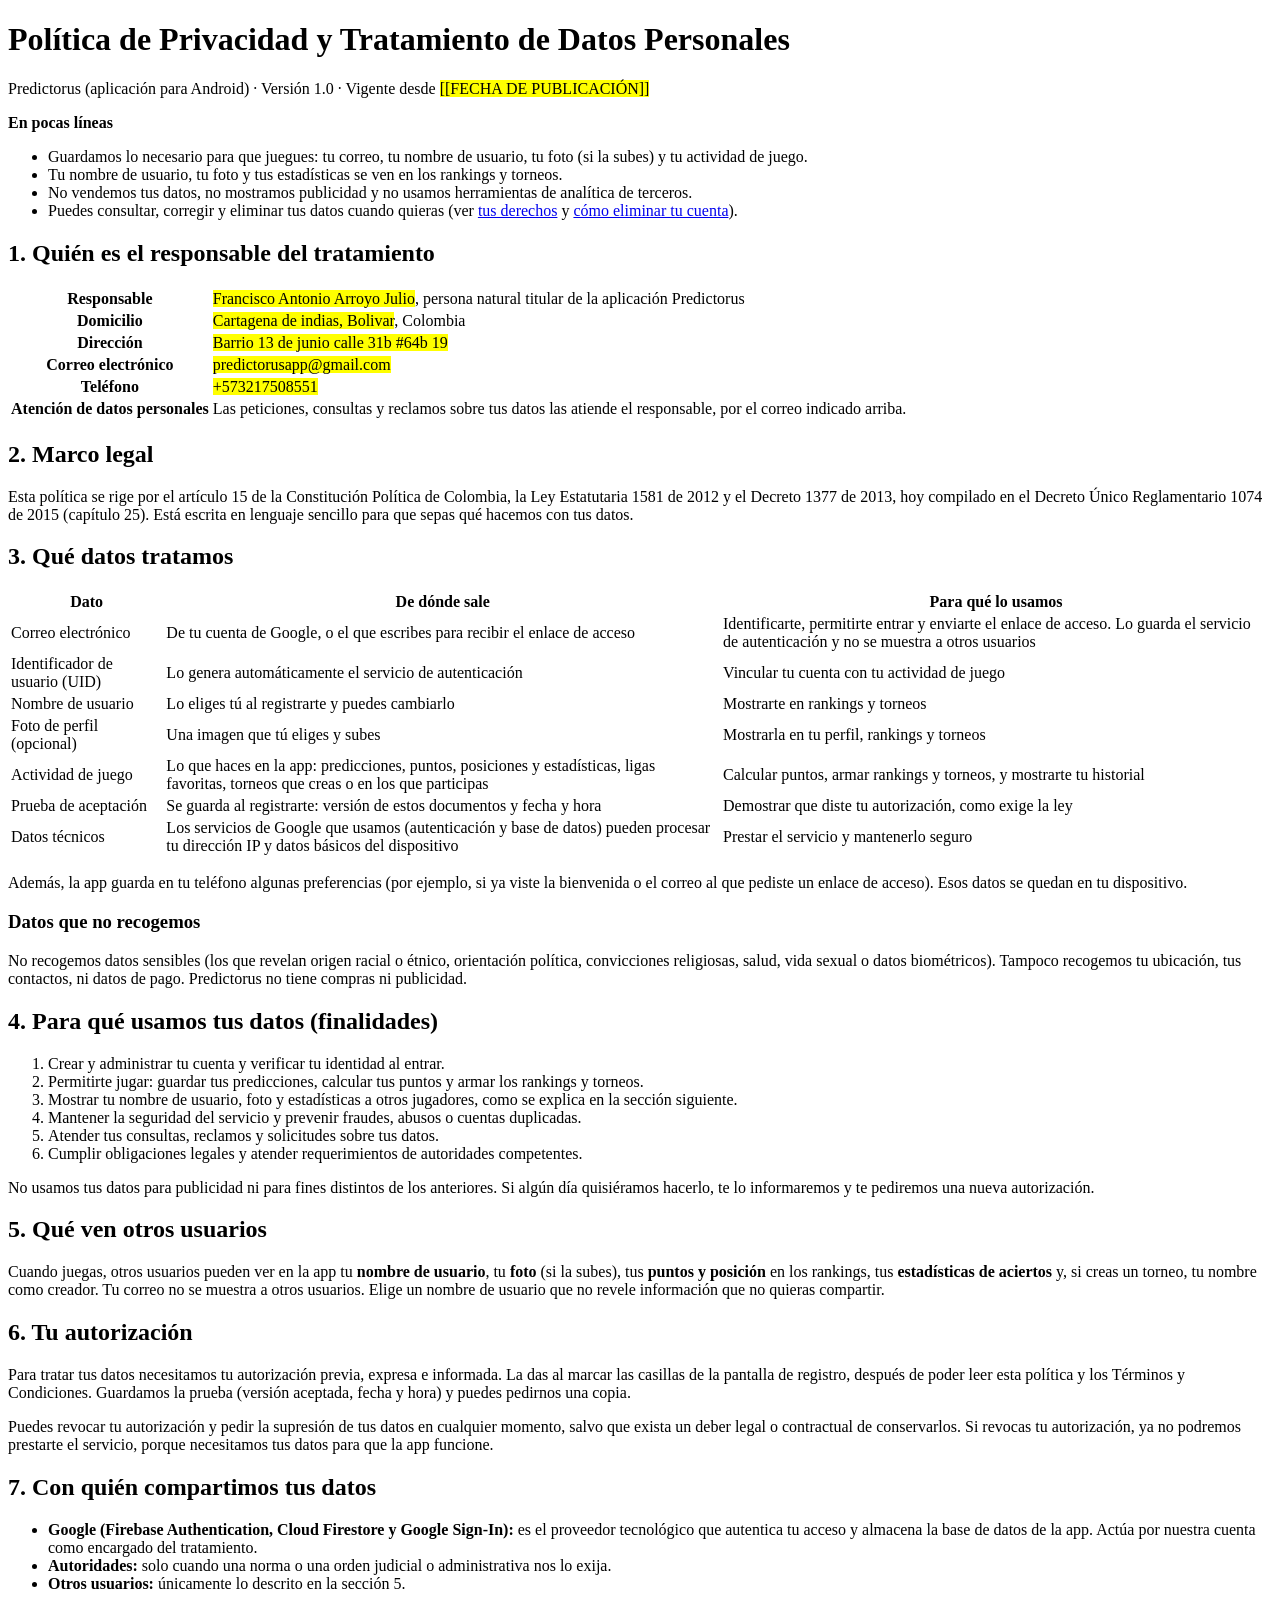
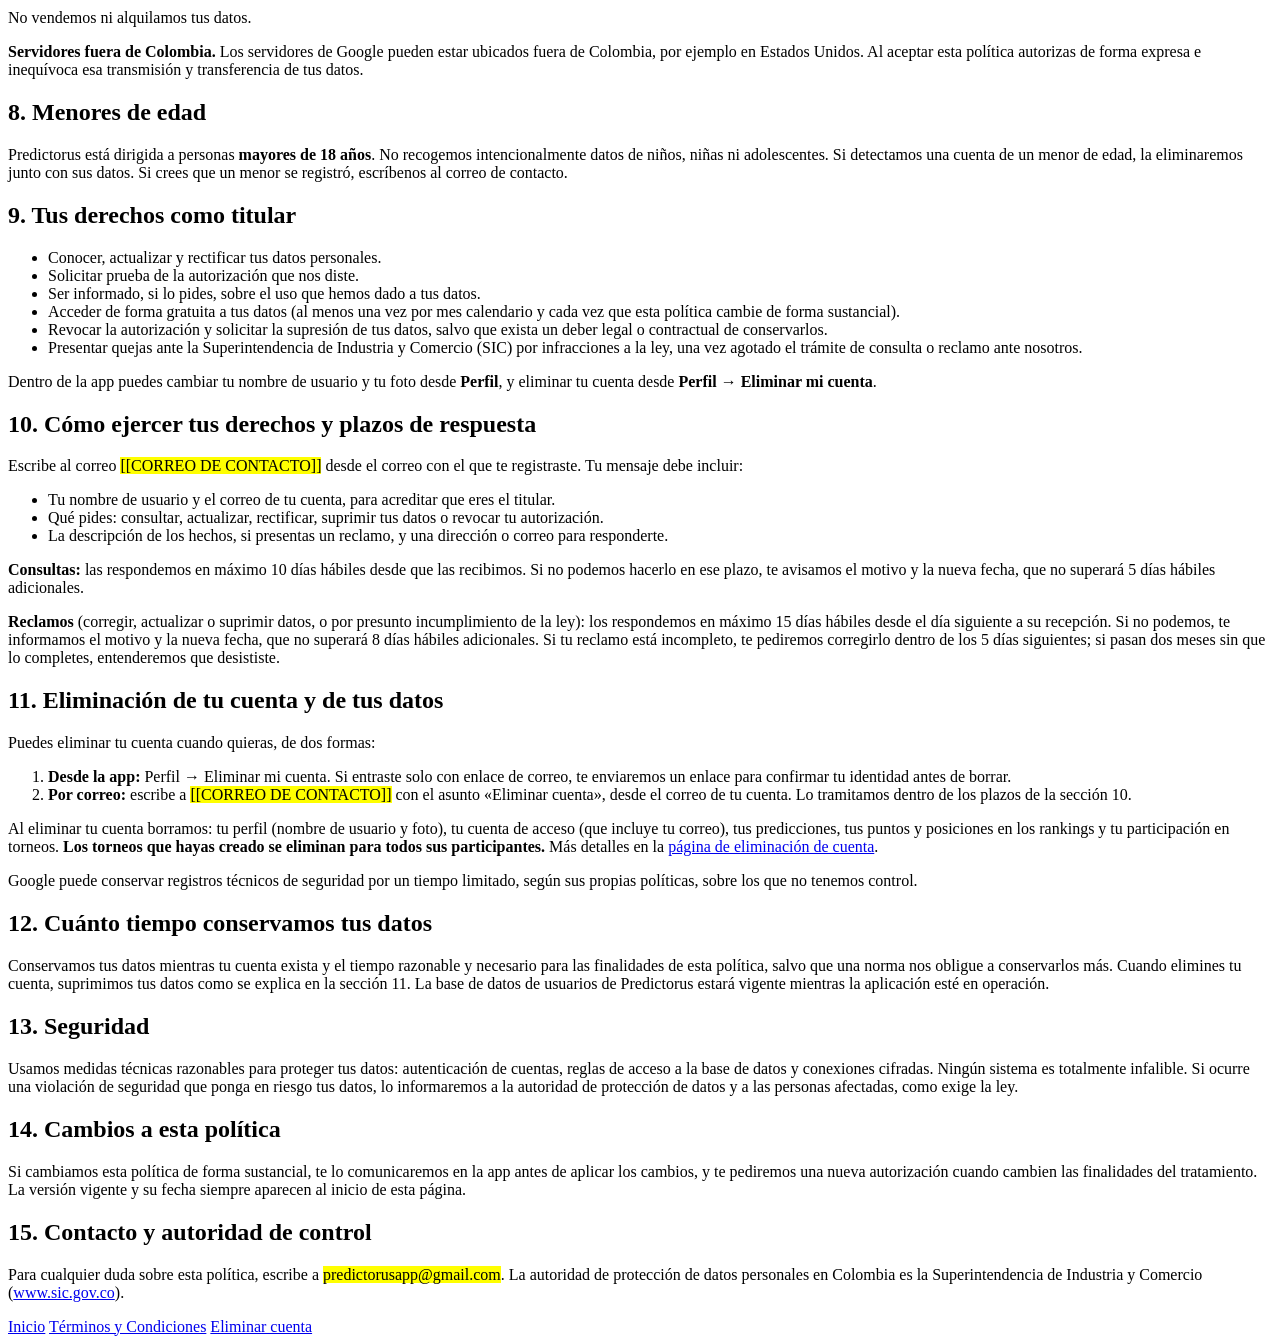
==== privacidad.html @ e91ab0da "Documentos legales" ====
<!DOCTYPE html>
<html lang="es-CO">
<head>
<meta charset="utf-8">
<meta name="viewport" content="width=device-width, initial-scale=1">
<title>Política de Privacidad y Tratamiento de Datos Personales – Predictorus</title>
<link rel="stylesheet" href="estilos.css">
</head>
<body>
<main>

<h1>Política de Privacidad y Tratamiento de Datos Personales</h1>
<p class="meta">Predictorus (aplicación para Android) · Versión 1.0 · Vigente desde <mark class="completar">[[FECHA DE PUBLICACIÓN]]</mark></p>

<div class="resumen">
  <p><strong>En pocas líneas</strong></p>
  <ul>
    <li>Guardamos lo necesario para que juegues: tu correo, tu nombre de usuario, tu foto (si la subes) y tu actividad de juego.</li>
    <li>Tu nombre de usuario, tu foto y tus estadísticas se ven en los rankings y torneos.</li>
    <li>No vendemos tus datos, no mostramos publicidad y no usamos herramientas de analítica de terceros.</li>
    <li>Puedes consultar, corregir y eliminar tus datos cuando quieras (ver <a href="#derechos">tus derechos</a> y <a href="#eliminar-cuenta">cómo eliminar tu cuenta</a>).</li>
  </ul>
</div>

<h2 id="responsable">1. Quién es el responsable del tratamiento</h2>
<div class="tabla">
<table>
  <tr><th>Responsable</th><td><mark class="completar">Francisco Antonio Arroyo Julio</mark>, persona natural titular de la aplicación Predictorus</td></tr>
  <tr><th>Domicilio</th><td><mark class="completar">Cartagena de indias, Bolivar</mark>, Colombia</td></tr>
  <tr><th>Dirección</th><td><mark class="completar">Barrio 13 de junio calle 31b #64b 19</mark></td></tr>
  <tr><th>Correo electrónico</th><td><mark class="completar">predictorusapp@gmail.com</mark></td></tr>
  <tr><th>Teléfono</th><td><mark class="completar">+573217508551</mark></td></tr>
  <tr><th>Atención de datos personales</th><td>Las peticiones, consultas y reclamos sobre tus datos las atiende el responsable, por el correo indicado arriba.</td></tr>
</table>
</div>

<h2 id="marco">2. Marco legal</h2>
<p>Esta política se rige por el artículo 15 de la Constitución Política de Colombia, la Ley Estatutaria 1581 de 2012 y el Decreto 1377 de 2013, hoy compilado en el Decreto Único Reglamentario 1074 de 2015 (capítulo 25). Está escrita en lenguaje sencillo para que sepas qué hacemos con tus datos.</p>

<h2 id="datos">3. Qué datos tratamos</h2>
<div class="tabla">
<table>
  <tr><th>Dato</th><th>De dónde sale</th><th>Para qué lo usamos</th></tr>
  <tr>
    <td>Correo electrónico</td>
    <td>De tu cuenta de Google, o el que escribes para recibir el enlace de acceso</td>
    <td>Identificarte, permitirte entrar y enviarte el enlace de acceso. Lo guarda el servicio de autenticación y no se muestra a otros usuarios</td>
  </tr>
  <tr>
    <td>Identificador de usuario (UID)</td>
    <td>Lo genera automáticamente el servicio de autenticación</td>
    <td>Vincular tu cuenta con tu actividad de juego</td>
  </tr>
  <tr>
    <td>Nombre de usuario</td>
    <td>Lo eliges tú al registrarte y puedes cambiarlo</td>
    <td>Mostrarte en rankings y torneos</td>
  </tr>
  <tr>
    <td>Foto de perfil (opcional)</td>
    <td>Una imagen que tú eliges y subes</td>
    <td>Mostrarla en tu perfil, rankings y torneos</td>
  </tr>
  <tr>
    <td>Actividad de juego</td>
    <td>Lo que haces en la app: predicciones, puntos, posiciones y estadísticas, ligas favoritas, torneos que creas o en los que participas</td>
    <td>Calcular puntos, armar rankings y torneos, y mostrarte tu historial</td>
  </tr>
  <tr>
    <td>Prueba de aceptación</td>
    <td>Se guarda al registrarte: versión de estos documentos y fecha y hora</td>
    <td>Demostrar que diste tu autorización, como exige la ley</td>
  </tr>
  <tr>
    <td>Datos técnicos</td>
    <td>Los servicios de Google que usamos (autenticación y base de datos) pueden procesar tu dirección IP y datos básicos del dispositivo</td>
    <td>Prestar el servicio y mantenerlo seguro</td>
  </tr>
</table>
</div>
<p>Además, la app guarda en tu teléfono algunas preferencias (por ejemplo, si ya viste la bienvenida o el correo al que pediste un enlace de acceso). Esos datos se quedan en tu dispositivo.</p>

<h3>Datos que no recogemos</h3>
<p>No recogemos datos sensibles (los que revelan origen racial o étnico, orientación política, convicciones religiosas, salud, vida sexual o datos biométricos). Tampoco recogemos tu ubicación, tus contactos, ni datos de pago. Predictorus no tiene compras ni publicidad.</p>

<h2 id="finalidades">4. Para qué usamos tus datos (finalidades)</h2>
<ol>
  <li>Crear y administrar tu cuenta y verificar tu identidad al entrar.</li>
  <li>Permitirte jugar: guardar tus predicciones, calcular tus puntos y armar los rankings y torneos.</li>
  <li>Mostrar tu nombre de usuario, foto y estadísticas a otros jugadores, como se explica en la sección siguiente.</li>
  <li>Mantener la seguridad del servicio y prevenir fraudes, abusos o cuentas duplicadas.</li>
  <li>Atender tus consultas, reclamos y solicitudes sobre tus datos.</li>
  <li>Cumplir obligaciones legales y atender requerimientos de autoridades competentes.</li>
</ol>
<p>No usamos tus datos para publicidad ni para fines distintos de los anteriores. Si algún día quisiéramos hacerlo, te lo informaremos y te pediremos una nueva autorización.</p>

<h2 id="visibles">5. Qué ven otros usuarios</h2>
<p>Cuando juegas, otros usuarios pueden ver en la app tu <strong>nombre de usuario</strong>, tu <strong>foto</strong> (si la subes), tus <strong>puntos y posición</strong> en los rankings, tus <strong>estadísticas de aciertos</strong> y, si creas un torneo, tu nombre como creador. Tu correo no se muestra a otros usuarios. Elige un nombre de usuario que no revele información que no quieras compartir.</p>

<h2 id="autorizacion">6. Tu autorización</h2>
<p>Para tratar tus datos necesitamos tu autorización previa, expresa e informada. La das al marcar las casillas de la pantalla de registro, después de poder leer esta política y los Términos y Condiciones. Guardamos la prueba (versión aceptada, fecha y hora) y puedes pedirnos una copia.</p>
<p>Puedes revocar tu autorización y pedir la supresión de tus datos en cualquier momento, salvo que exista un deber legal o contractual de conservarlos. Si revocas tu autorización, ya no podremos prestarte el servicio, porque necesitamos tus datos para que la app funcione.</p>

<h2 id="terceros">7. Con quién compartimos tus datos</h2>
<ul>
  <li><strong>Google (Firebase Authentication, Cloud Firestore y Google Sign-In):</strong> es el proveedor tecnológico que autentica tu acceso y almacena la base de datos de la app. Actúa por nuestra cuenta como encargado del tratamiento.</li>
  <li><strong>Autoridades:</strong> solo cuando una norma o una orden judicial o administrativa nos lo exija.</li>
  <li><strong>Otros usuarios:</strong> únicamente lo descrito en la sección 5.</li>
</ul>
<p>No vendemos ni alquilamos tus datos.</p>
<p><strong>Servidores fuera de Colombia.</strong> Los servidores de Google pueden estar ubicados fuera de Colombia, por ejemplo en Estados Unidos. Al aceptar esta política autorizas de forma expresa e inequívoca esa transmisión y transferencia de tus datos.</p>

<h2 id="menores">8. Menores de edad</h2>
<p>Predictorus está dirigida a personas <strong>mayores de 18 años</strong>. No recogemos intencionalmente datos de niños, niñas ni adolescentes. Si detectamos una cuenta de un menor de edad, la eliminaremos junto con sus datos. Si crees que un menor se registró, escríbenos al correo de contacto.</p>

<h2 id="derechos">9. Tus derechos como titular</h2>
<ul>
  <li>Conocer, actualizar y rectificar tus datos personales.</li>
  <li>Solicitar prueba de la autorización que nos diste.</li>
  <li>Ser informado, si lo pides, sobre el uso que hemos dado a tus datos.</li>
  <li>Acceder de forma gratuita a tus datos (al menos una vez por mes calendario y cada vez que esta política cambie de forma sustancial).</li>
  <li>Revocar la autorización y solicitar la supresión de tus datos, salvo que exista un deber legal o contractual de conservarlos.</li>
  <li>Presentar quejas ante la Superintendencia de Industria y Comercio (SIC) por infracciones a la ley, una vez agotado el trámite de consulta o reclamo ante nosotros.</li>
</ul>
<p>Dentro de la app puedes cambiar tu nombre de usuario y tu foto desde <strong>Perfil</strong>, y eliminar tu cuenta desde <strong>Perfil → Eliminar mi cuenta</strong>.</p>

<h2 id="procedimiento">10. Cómo ejercer tus derechos y plazos de respuesta</h2>
<p>Escribe al correo <mark class="completar">[[CORREO DE CONTACTO]]</mark> desde el correo con el que te registraste. Tu mensaje debe incluir:</p>
<ul>
  <li>Tu nombre de usuario y el correo de tu cuenta, para acreditar que eres el titular.</li>
  <li>Qué pides: consultar, actualizar, rectificar, suprimir tus datos o revocar tu autorización.</li>
  <li>La descripción de los hechos, si presentas un reclamo, y una dirección o correo para responderte.</li>
</ul>
<p><strong>Consultas:</strong> las respondemos en máximo 10 días hábiles desde que las recibimos. Si no podemos hacerlo en ese plazo, te avisamos el motivo y la nueva fecha, que no superará 5 días hábiles adicionales.</p>
<p><strong>Reclamos</strong> (corregir, actualizar o suprimir datos, o por presunto incumplimiento de la ley): los respondemos en máximo 15 días hábiles desde el día siguiente a su recepción. Si no podemos, te informamos el motivo y la nueva fecha, que no superará 8 días hábiles adicionales. Si tu reclamo está incompleto, te pediremos corregirlo dentro de los 5 días siguientes; si pasan dos meses sin que lo completes, entenderemos que desististe.</p>

<h2 id="eliminar-cuenta">11. Eliminación de tu cuenta y de tus datos</h2>
<p>Puedes eliminar tu cuenta cuando quieras, de dos formas:</p>
<ol>
  <li><strong>Desde la app:</strong> Perfil → Eliminar mi cuenta. Si entraste solo con enlace de correo, te enviaremos un enlace para confirmar tu identidad antes de borrar.</li>
  <li><strong>Por correo:</strong> escribe a <mark class="completar">[[CORREO DE CONTACTO]]</mark> con el asunto «Eliminar cuenta», desde el correo de tu cuenta. Lo tramitamos dentro de los plazos de la sección 10.</li>
</ol>
<p>Al eliminar tu cuenta borramos: tu perfil (nombre de usuario y foto), tu cuenta de acceso (que incluye tu correo), tus predicciones, tus puntos y posiciones en los rankings y tu participación en torneos. <strong>Los torneos que hayas creado se eliminan para todos sus participantes.</strong> Más detalles en la <a href="eliminar-cuenta.html">página de eliminación de cuenta</a>.</p>
<p>Google puede conservar registros técnicos de seguridad por un tiempo limitado, según sus propias políticas, sobre los que no tenemos control.</p>

<h2 id="conservacion">12. Cuánto tiempo conservamos tus datos</h2>
<p>Conservamos tus datos mientras tu cuenta exista y el tiempo razonable y necesario para las finalidades de esta política, salvo que una norma nos obligue a conservarlos más. Cuando elimines tu cuenta, suprimimos tus datos como se explica en la sección 11. La base de datos de usuarios de Predictorus estará vigente mientras la aplicación esté en operación.</p>

<h2 id="seguridad">13. Seguridad</h2>
<p>Usamos medidas técnicas razonables para proteger tus datos: autenticación de cuentas, reglas de acceso a la base de datos y conexiones cifradas. Ningún sistema es totalmente infalible. Si ocurre una violación de seguridad que ponga en riesgo tus datos, lo informaremos a la autoridad de protección de datos y a las personas afectadas, como exige la ley.</p>

<h2 id="cambios">14. Cambios a esta política</h2>
<p>Si cambiamos esta política de forma sustancial, te lo comunicaremos en la app antes de aplicar los cambios, y te pediremos una nueva autorización cuando cambien las finalidades del tratamiento. La versión vigente y su fecha siempre aparecen al inicio de esta página.</p>

<h2 id="contacto">15. Contacto y autoridad de control</h2>
<p>Para cualquier duda sobre esta política, escribe a <mark class="completar">predictorusapp@gmail.com</mark>. La autoridad de protección de datos personales en Colombia es la Superintendencia de Industria y Comercio (<a href="https://www.sic.gov.co">www.sic.gov.co</a>).</p>

<nav class="pie">
  <a href="index.html">Inicio</a>
  <a href="terminos.html">Términos y Condiciones</a>
  <a href="eliminar-cuenta.html">Eliminar cuenta</a>
</nav>

</main>
</body>
</html>
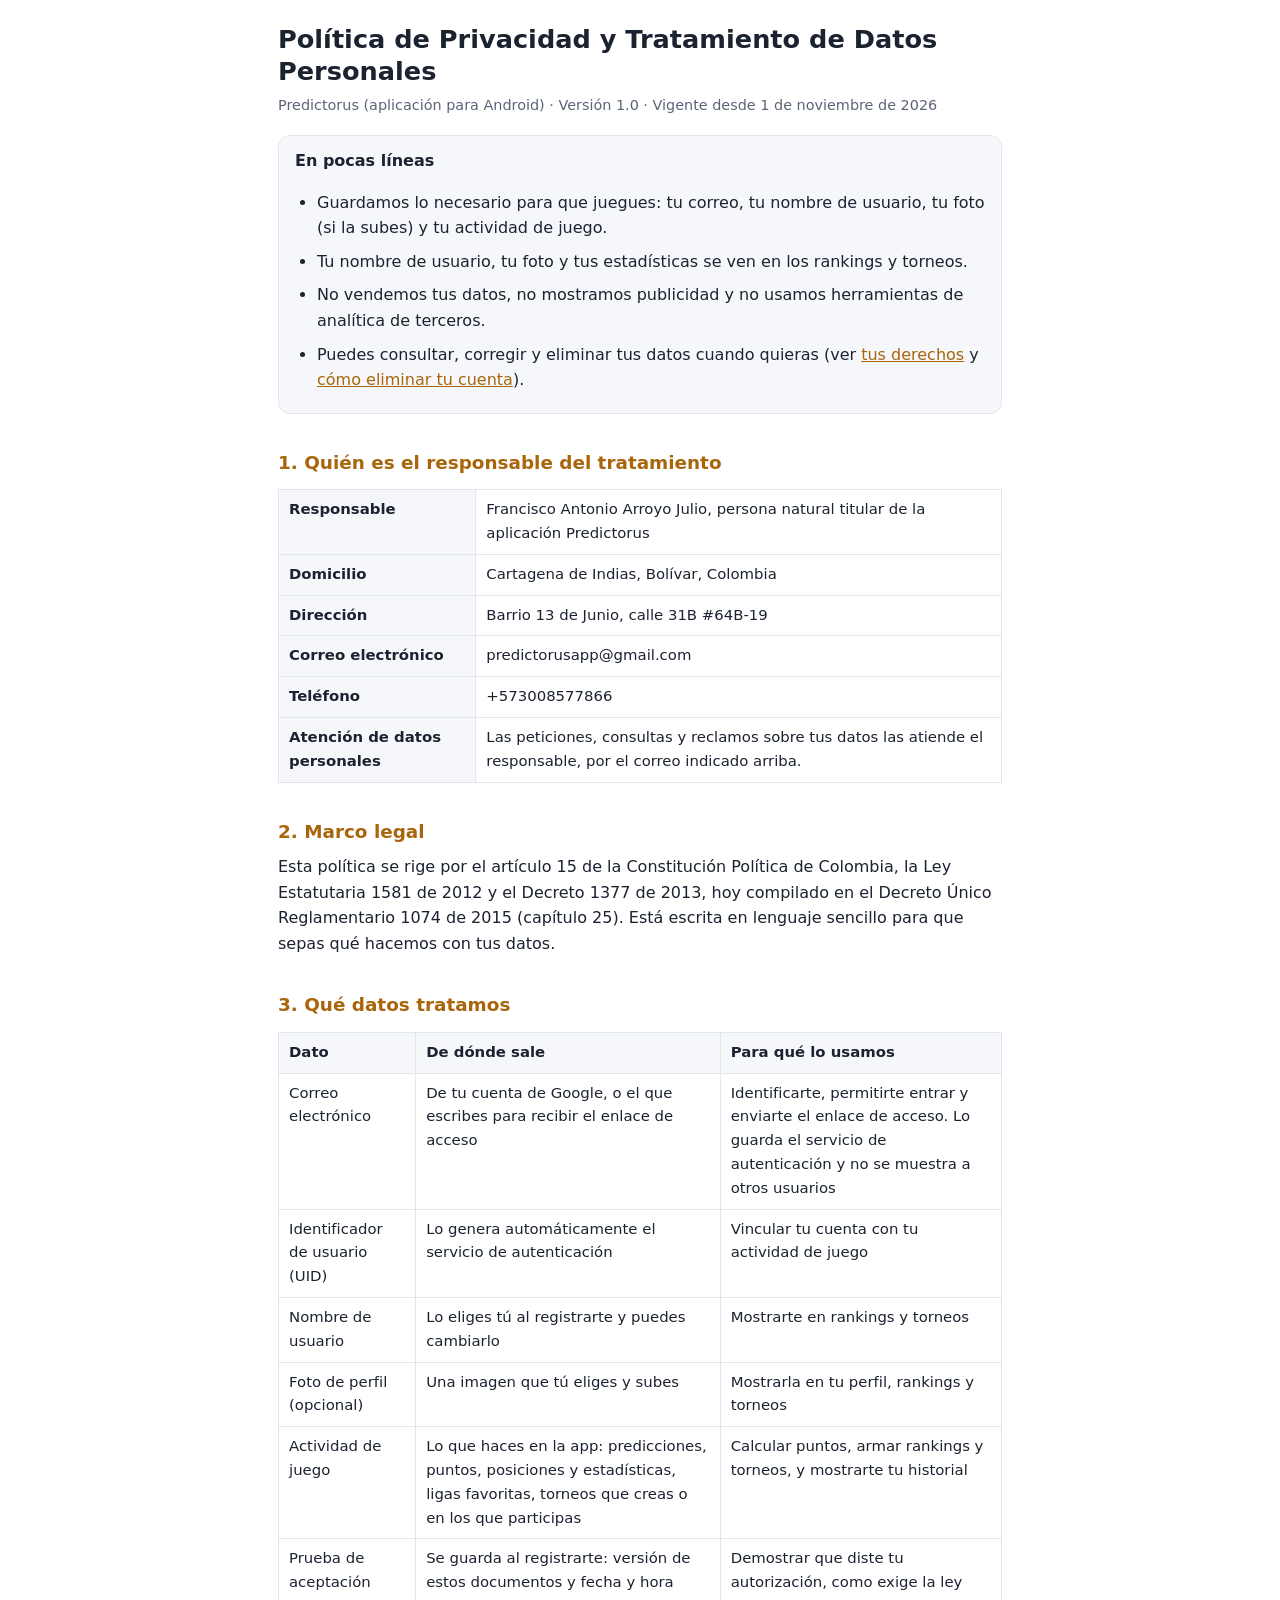
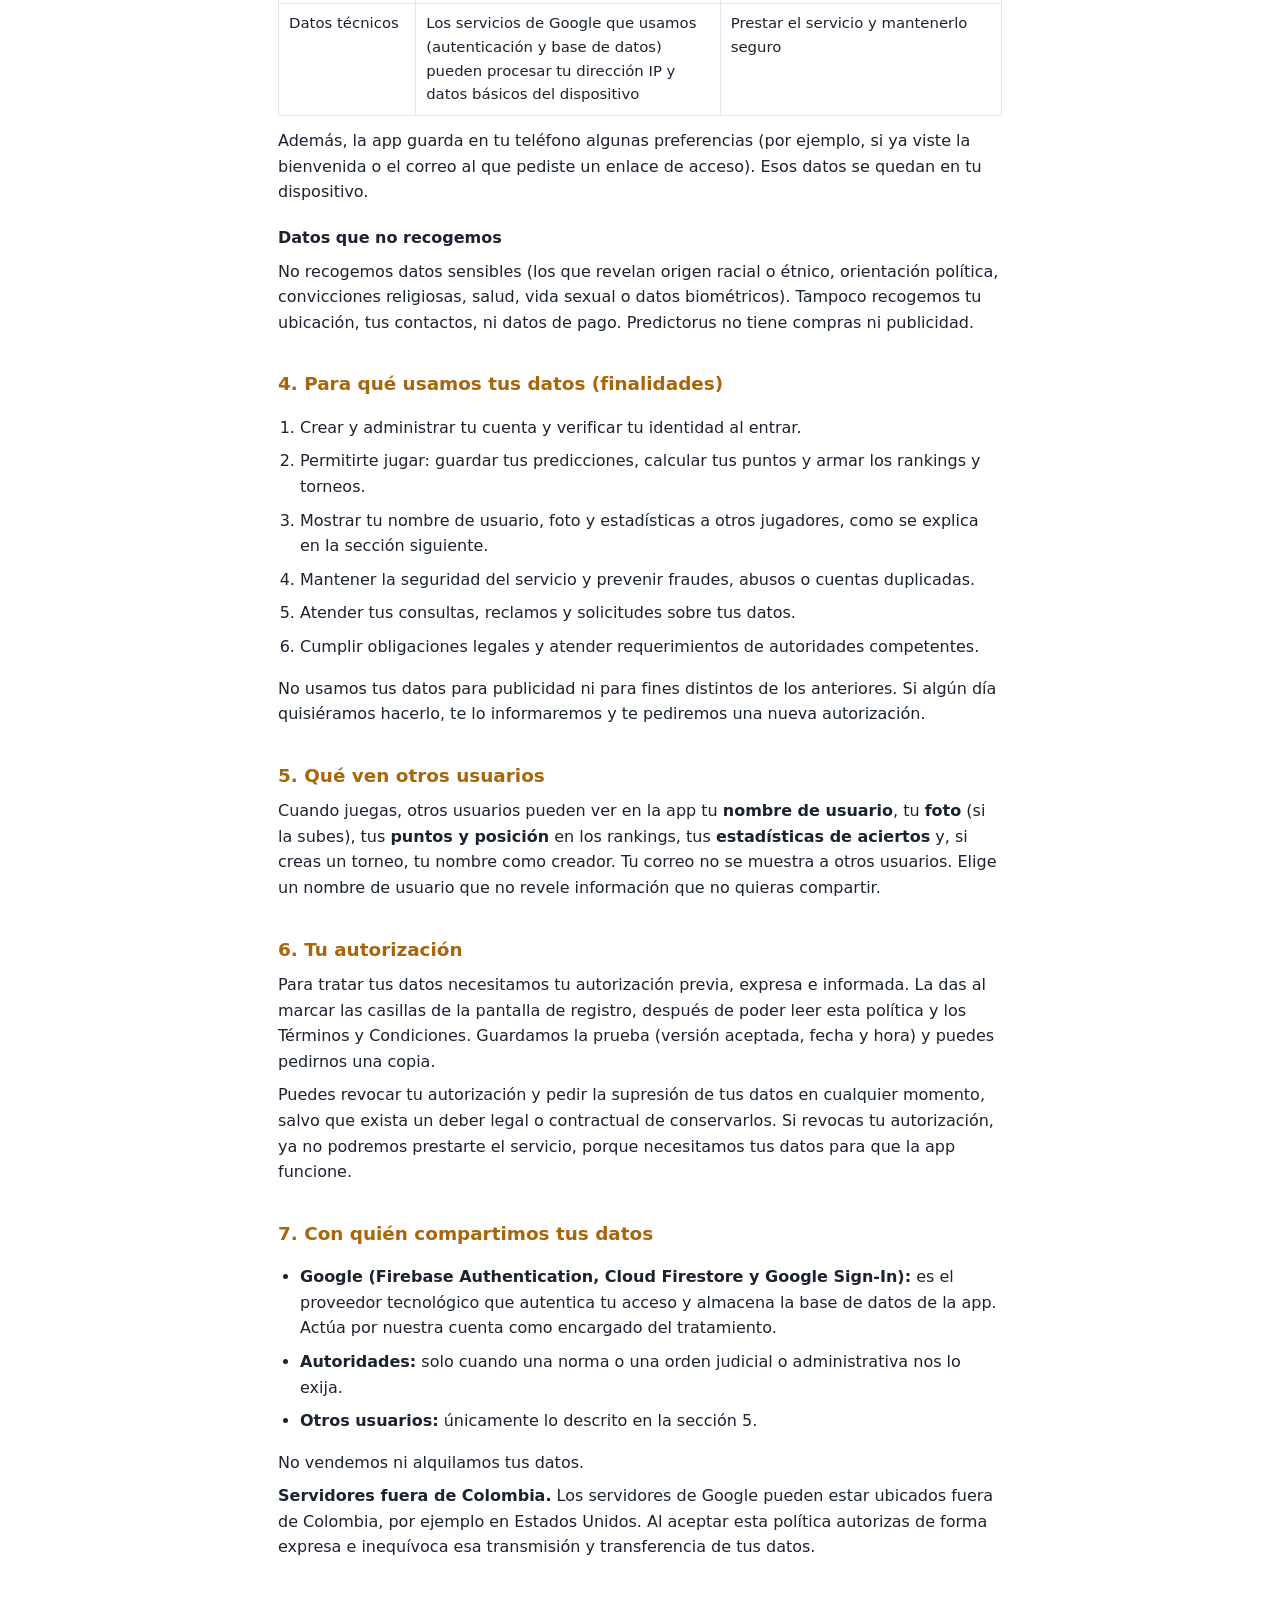
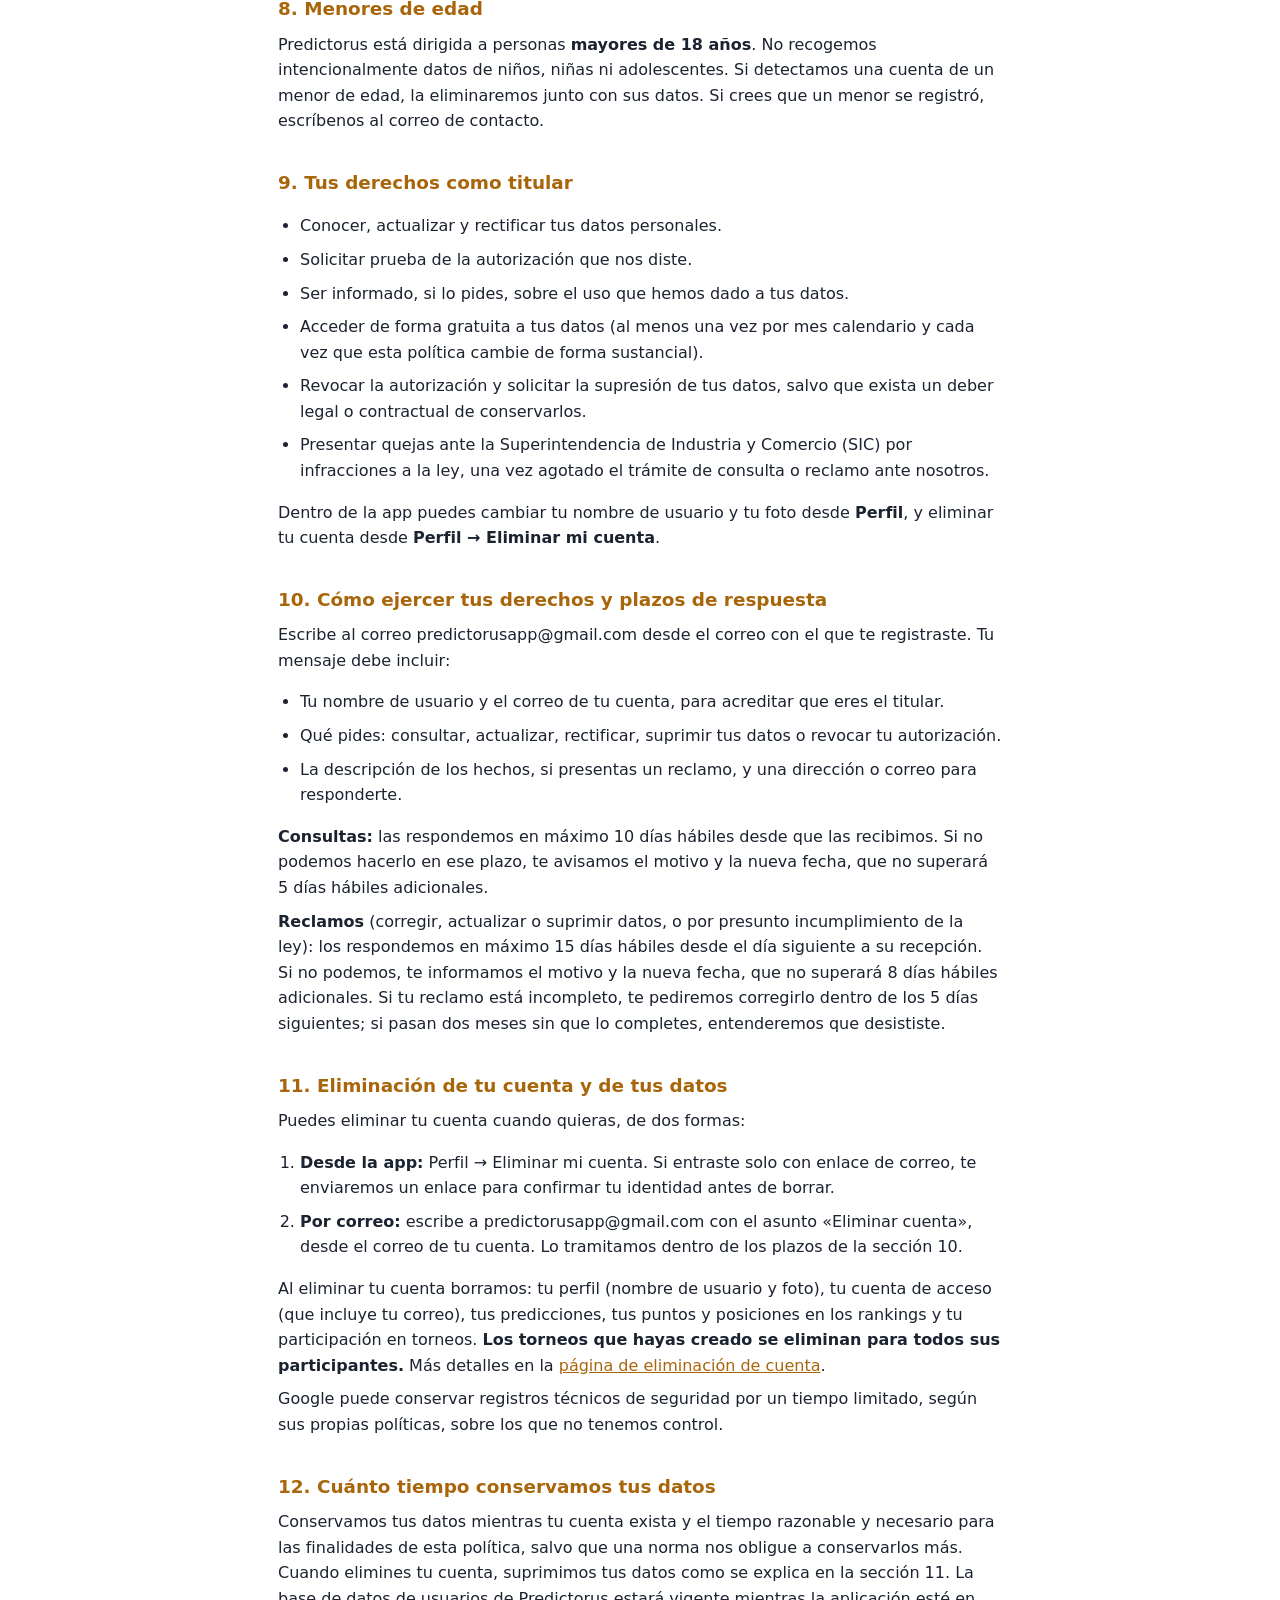
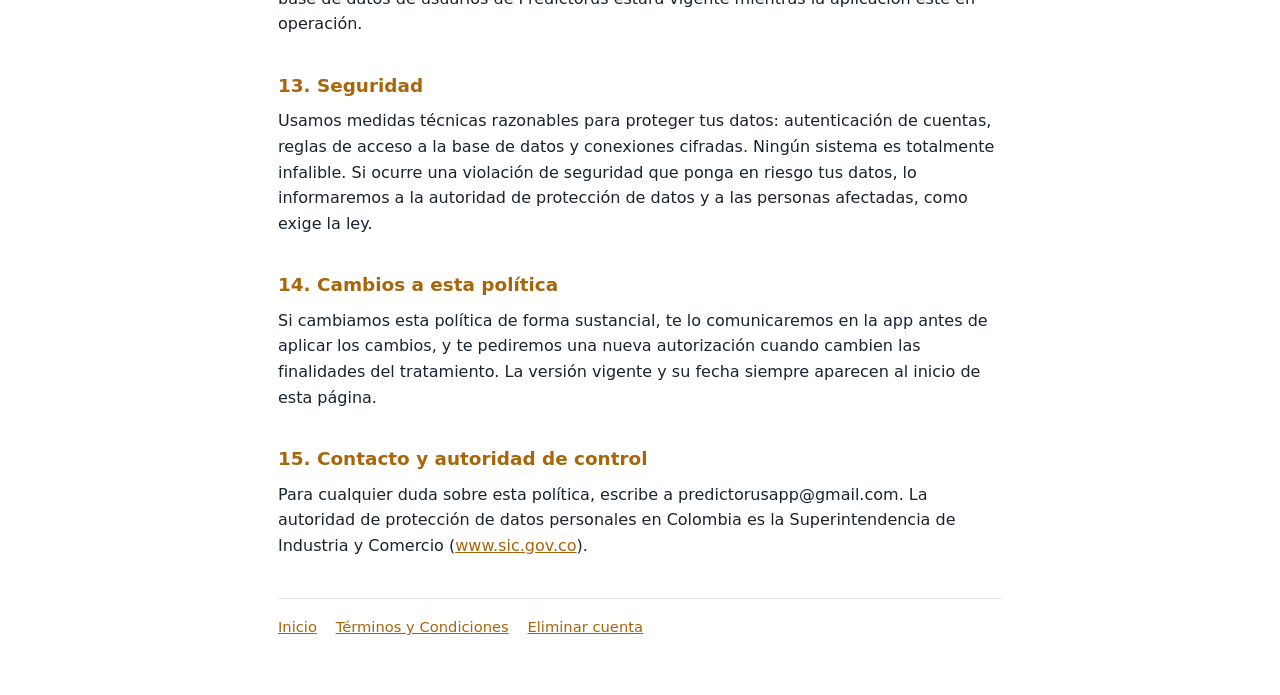
==== commit 8d2bbbe8: "Actualizar datos del responsable y fecha de publicación" ====
--- a/privacidad.html
+++ b/privacidad.html
@@ -10,7 +10,7 @@
 <main>
 
 <h1>Política de Privacidad y Tratamiento de Datos Personales</h1>
-<p class="meta">Predictorus (aplicación para Android) · Versión 1.0 · Vigente desde <mark class="completar">[[FECHA DE PUBLICACIÓN]]</mark></p>
+<p class="meta">Predictorus (aplicación para Android) · Versión 1.0 · Vigente desde 1 de noviembre de 2026</p>
 
 <div class="resumen">
   <p><strong>En pocas líneas</strong></p>
@@ -25,11 +25,11 @@
 <h2 id="responsable">1. Quién es el responsable del tratamiento</h2>
 <div class="tabla">
 <table>
-  <tr><th>Responsable</th><td><mark class="completar">Francisco Antonio Arroyo Julio</mark>, persona natural titular de la aplicación Predictorus</td></tr>
-  <tr><th>Domicilio</th><td><mark class="completar">Cartagena de indias, Bolivar</mark>, Colombia</td></tr>
-  <tr><th>Dirección</th><td><mark class="completar">Barrio 13 de junio calle 31b #64b 19</mark></td></tr>
-  <tr><th>Correo electrónico</th><td><mark class="completar">predictorusapp@gmail.com</mark></td></tr>
-  <tr><th>Teléfono</th><td><mark class="completar">+573217508551</mark></td></tr>
+  <tr><th>Responsable</th><td>Francisco Antonio Arroyo Julio, persona natural titular de la aplicación Predictorus</td></tr>
+  <tr><th>Domicilio</th><td>Cartagena de Indias, Bolívar, Colombia</td></tr>
+  <tr><th>Dirección</th><td>Barrio 13 de Junio, calle 31B #64B-19</td></tr>
+  <tr><th>Correo electrónico</th><td>predictorusapp@gmail.com</td></tr>
+  <tr><th>Teléfono</th><td>+573008577866</td></tr>
   <tr><th>Atención de datos personales</th><td>Las peticiones, consultas y reclamos sobre tus datos las atiende el responsable, por el correo indicado arriba.</td></tr>
 </table>
 </div>
@@ -125,7 +125,7 @@
 <p>Dentro de la app puedes cambiar tu nombre de usuario y tu foto desde <strong>Perfil</strong>, y eliminar tu cuenta desde <strong>Perfil → Eliminar mi cuenta</strong>.</p>
 
 <h2 id="procedimiento">10. Cómo ejercer tus derechos y plazos de respuesta</h2>
-<p>Escribe al correo <mark class="completar">[[CORREO DE CONTACTO]]</mark> desde el correo con el que te registraste. Tu mensaje debe incluir:</p>
+<p>Escribe al correo predictorusapp@gmail.com desde el correo con el que te registraste. Tu mensaje debe incluir:</p>
 <ul>
   <li>Tu nombre de usuario y el correo de tu cuenta, para acreditar que eres el titular.</li>
   <li>Qué pides: consultar, actualizar, rectificar, suprimir tus datos o revocar tu autorización.</li>
@@ -138,7 +138,7 @@
 <p>Puedes eliminar tu cuenta cuando quieras, de dos formas:</p>
 <ol>
   <li><strong>Desde la app:</strong> Perfil → Eliminar mi cuenta. Si entraste solo con enlace de correo, te enviaremos un enlace para confirmar tu identidad antes de borrar.</li>
-  <li><strong>Por correo:</strong> escribe a <mark class="completar">[[CORREO DE CONTACTO]]</mark> con el asunto «Eliminar cuenta», desde el correo de tu cuenta. Lo tramitamos dentro de los plazos de la sección 10.</li>
+  <li><strong>Por correo:</strong> escribe a predictorusapp@gmail.com con el asunto «Eliminar cuenta», desde el correo de tu cuenta. Lo tramitamos dentro de los plazos de la sección 10.</li>
 </ol>
 <p>Al eliminar tu cuenta borramos: tu perfil (nombre de usuario y foto), tu cuenta de acceso (que incluye tu correo), tus predicciones, tus puntos y posiciones en los rankings y tu participación en torneos. <strong>Los torneos que hayas creado se eliminan para todos sus participantes.</strong> Más detalles en la <a href="eliminar-cuenta.html">página de eliminación de cuenta</a>.</p>
 <p>Google puede conservar registros técnicos de seguridad por un tiempo limitado, según sus propias políticas, sobre los que no tenemos control.</p>
@@ -153,7 +153,7 @@
 <p>Si cambiamos esta política de forma sustancial, te lo comunicaremos en la app antes de aplicar los cambios, y te pediremos una nueva autorización cuando cambien las finalidades del tratamiento. La versión vigente y su fecha siempre aparecen al inicio de esta página.</p>
 
 <h2 id="contacto">15. Contacto y autoridad de control</h2>
-<p>Para cualquier duda sobre esta política, escribe a <mark class="completar">predictorusapp@gmail.com</mark>. La autoridad de protección de datos personales en Colombia es la Superintendencia de Industria y Comercio (<a href="https://www.sic.gov.co">www.sic.gov.co</a>).</p>
+<p>Para cualquier duda sobre esta política, escribe a predictorusapp@gmail.com. La autoridad de protección de datos personales en Colombia es la Superintendencia de Industria y Comercio (<a href="https://www.sic.gov.co">www.sic.gov.co</a>).</p>
 
 <nav class="pie">
   <a href="index.html">Inicio</a>
--- a/estilos.css
+++ b/estilos.css
@@ -0,0 +1,93 @@
+:root {
+  --fondo: #ffffff;
+  --texto: #1b2230;
+  --suave: #5a6478;
+  --acento: #a8650a;
+  --borde: #e3e6ec;
+  --caja: #f6f7fa;
+}
+
+@media (prefers-color-scheme: dark) {
+  :root {
+    --fondo: #0a0f1f;
+    --texto: #eef1f7;
+    --suave: #9aa6c0;
+    --acento: #f2a93b;
+    --borde: #22304c;
+    --caja: #121a2e;
+  }
+}
+
+* { box-sizing: border-box; }
+
+body {
+  margin: 0;
+  background: var(--fondo);
+  color: var(--texto);
+  font-family: system-ui, -apple-system, "Segoe UI", Roboto, Arial, sans-serif;
+  line-height: 1.6;
+  font-size: 16px;
+}
+
+main {
+  max-width: 760px;
+  margin: 0 auto;
+  padding: 24px 18px 56px;
+}
+
+h1 { font-size: 1.6rem; line-height: 1.25; margin: 0 0 6px; }
+h2 { font-size: 1.15rem; margin: 34px 0 8px; color: var(--acento); }
+h3 { font-size: 1rem; margin: 20px 0 4px; }
+
+p, li { margin: 8px 0; }
+ul, ol { padding-left: 22px; }
+
+a { color: var(--acento); }
+
+.meta { color: var(--suave); font-size: 0.9rem; margin: 0 0 18px; }
+
+.resumen {
+  background: var(--caja);
+  border: 1px solid var(--borde);
+  border-radius: 12px;
+  padding: 4px 16px;
+  margin: 18px 0;
+}
+
+.tabla {
+  overflow-x: auto;
+  margin: 12px 0;
+}
+
+table {
+  border-collapse: collapse;
+  width: 100%;
+  min-width: 520px;
+  font-size: 0.93rem;
+}
+
+th, td {
+  border: 1px solid var(--borde);
+  padding: 8px 10px;
+  text-align: left;
+  vertical-align: top;
+}
+
+th { background: var(--caja); }
+
+mark.completar {
+  background: #fff3a3;
+  color: #000;
+  padding: 0 3px;
+  border-radius: 3px;
+}
+
+nav.pie {
+  margin-top: 40px;
+  padding-top: 16px;
+  border-top: 1px solid var(--borde);
+  font-size: 0.92rem;
+  color: var(--suave);
+}
+
+nav.pie a { margin-right: 14px; }
